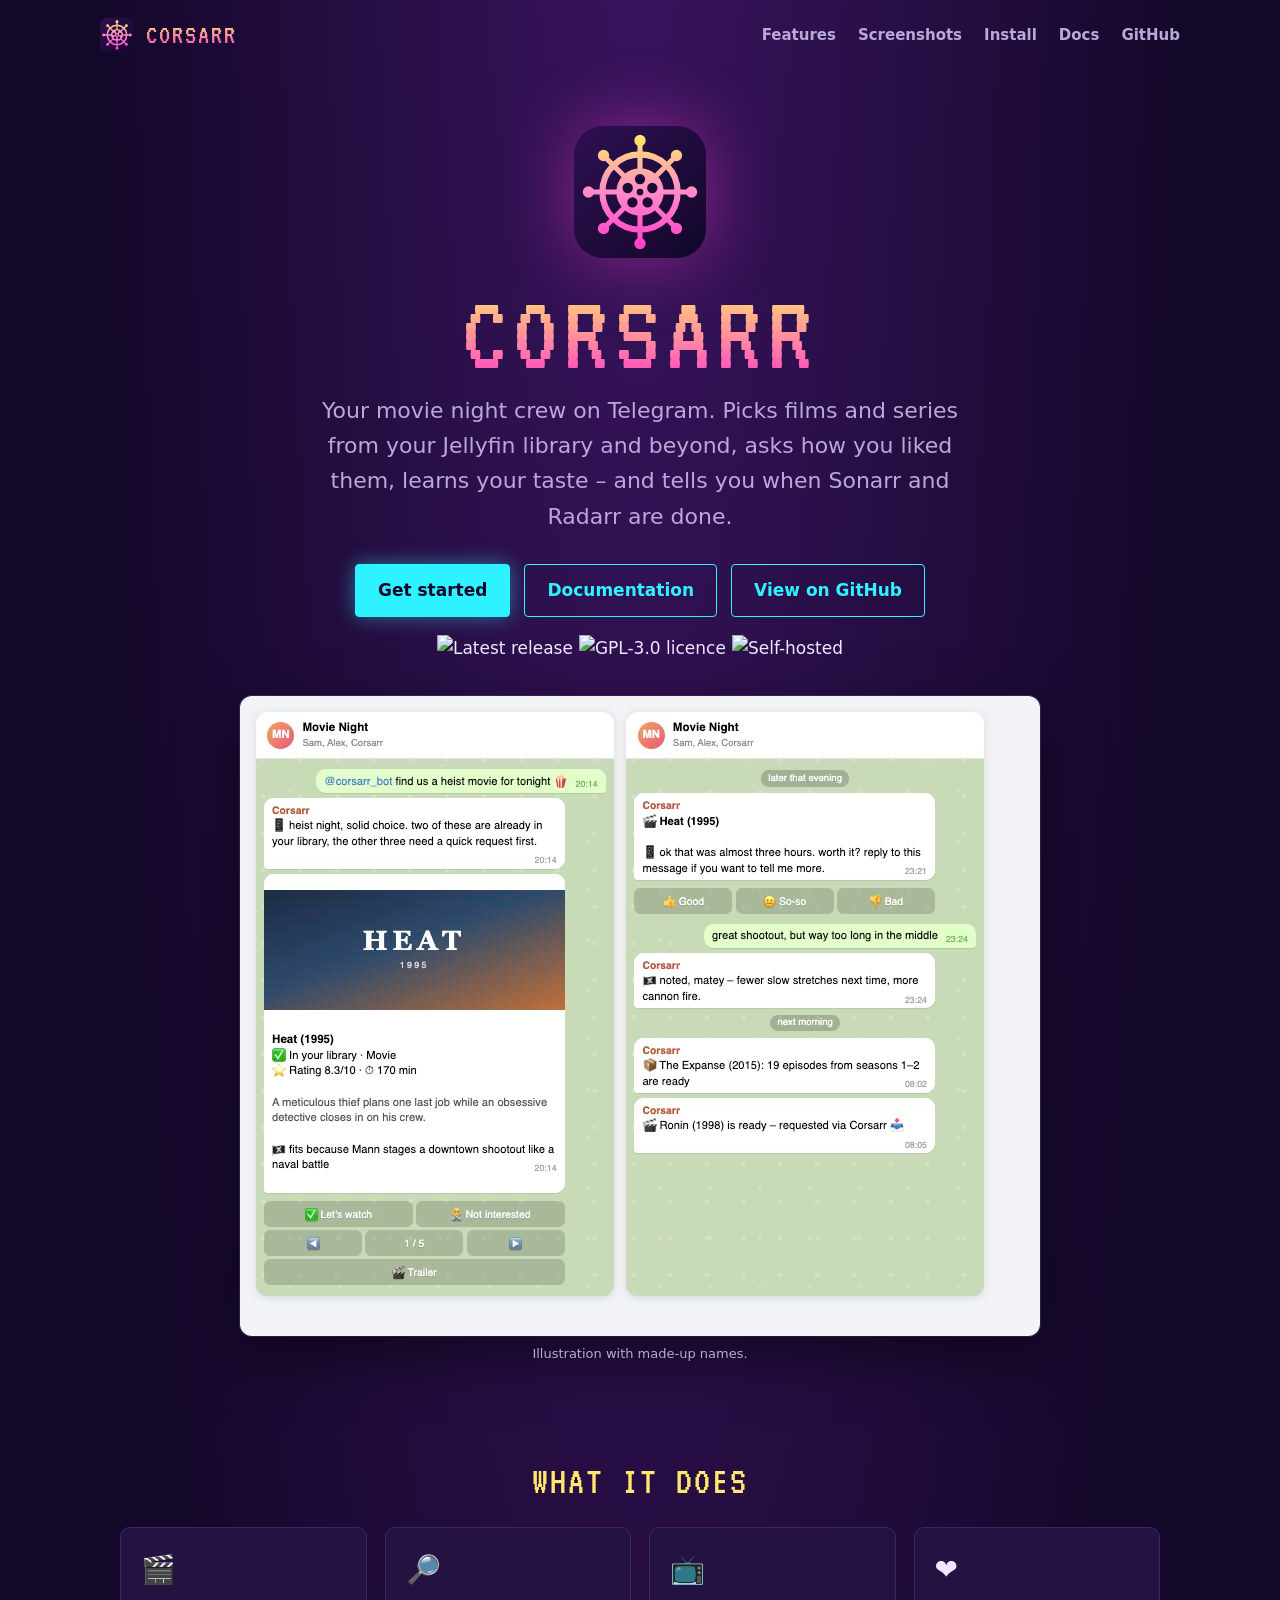
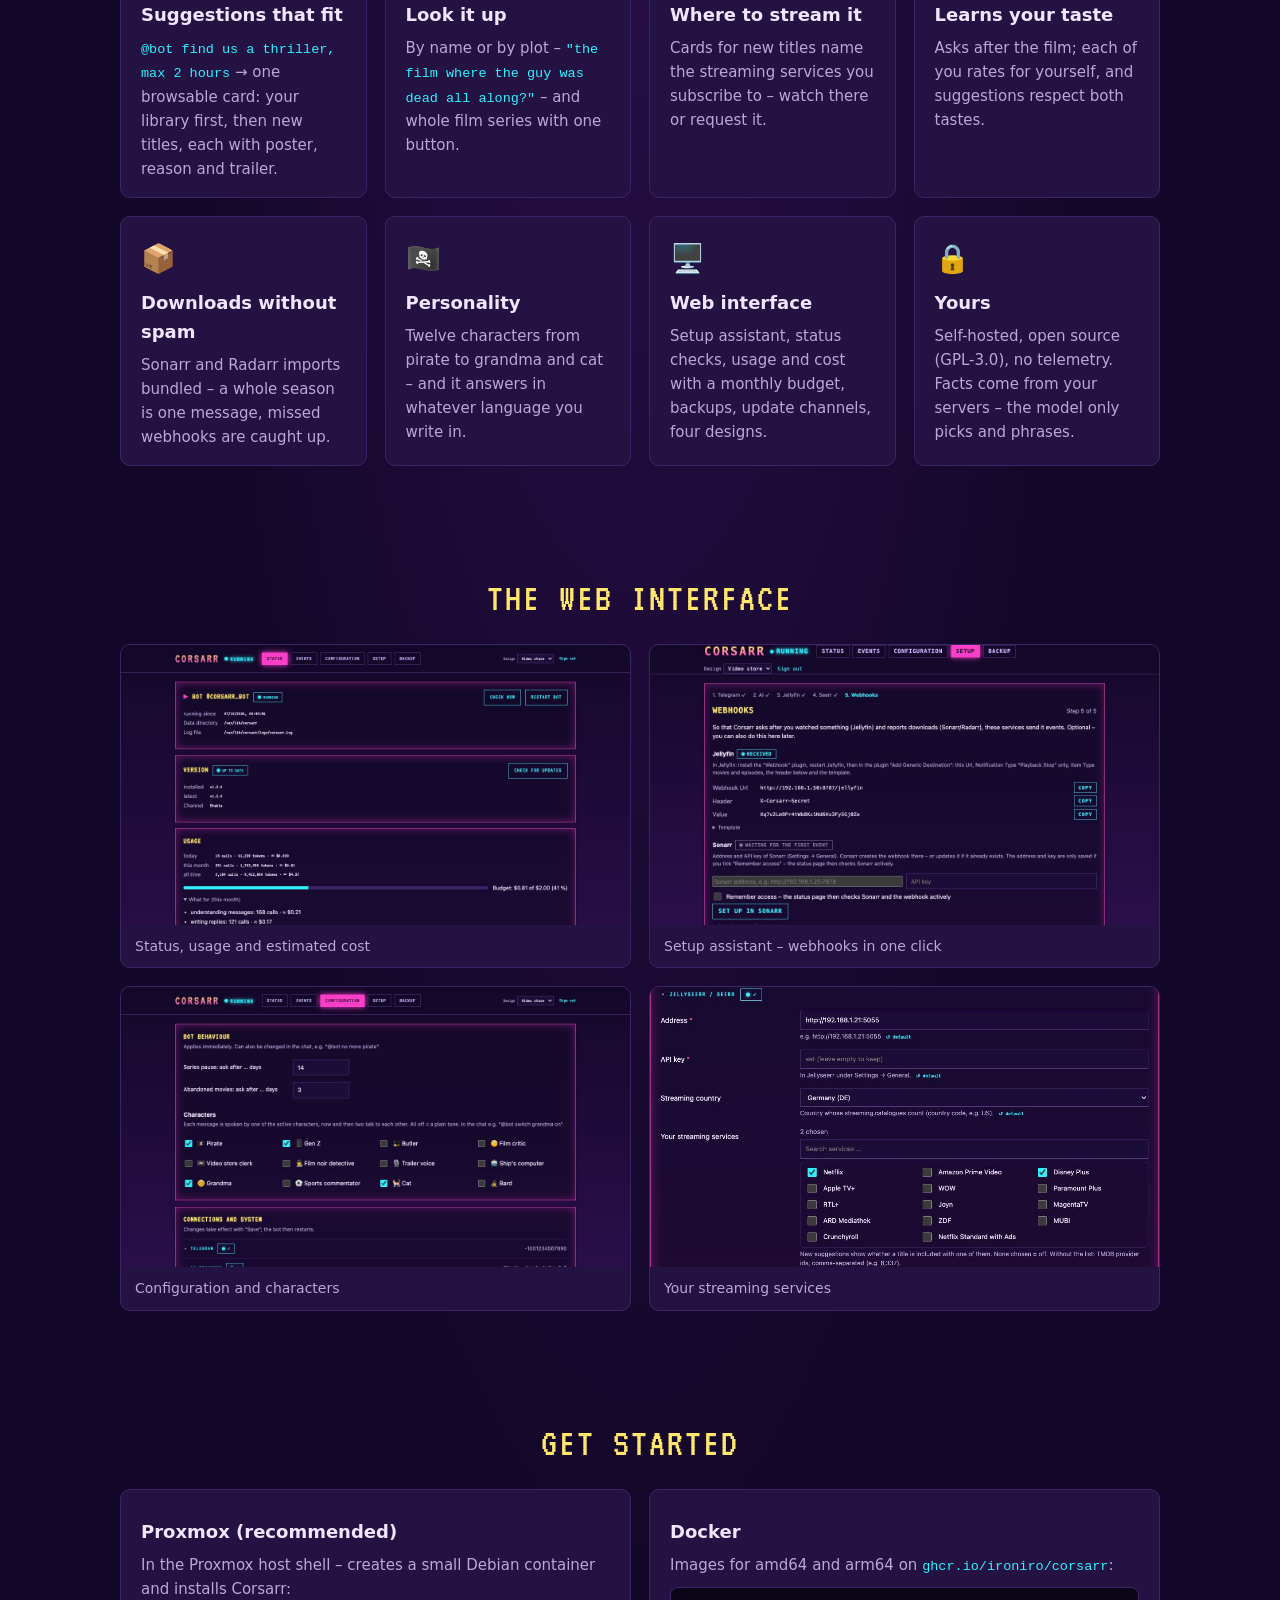
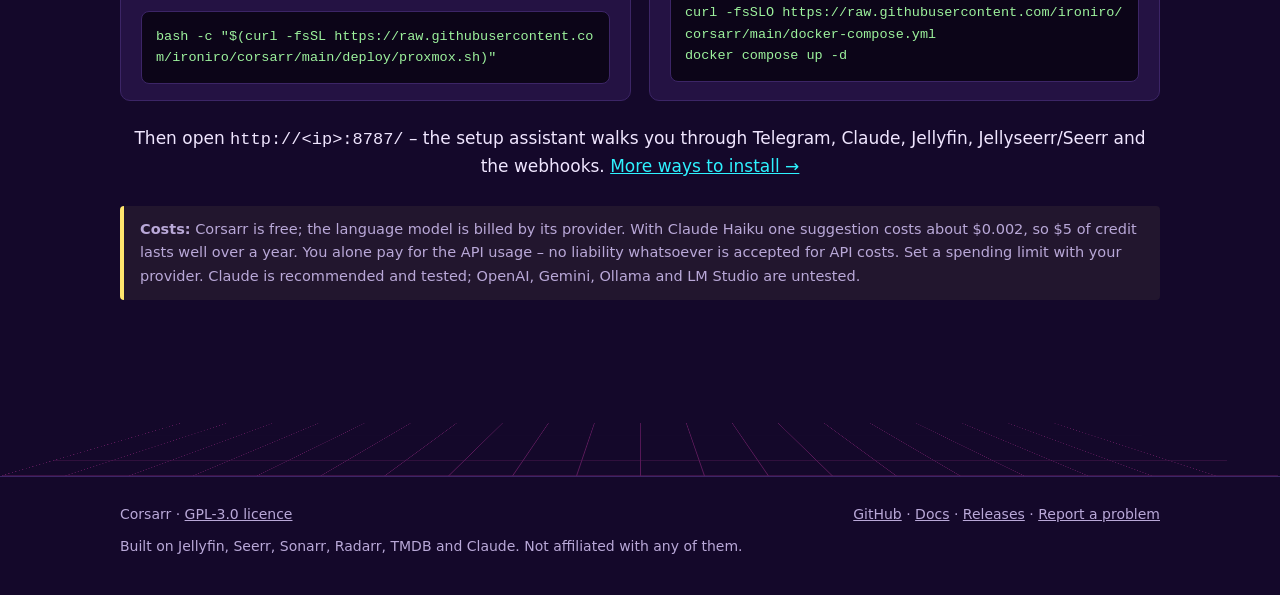
==== site/index.html @ e7e72cec "Project website on GitHub Pages (site/)" ====
<!doctype html>
<html lang="en">
<head>
<meta charset="utf-8">
<meta name="viewport" content="width=device-width, initial-scale=1">
<title>Corsarr – your movie night crew on Telegram</title>
<meta name="description" content="A self-hosted Telegram bot for movie night: suggestions from your Jellyfin library and Jellyseerr/Seerr, feedback after watching, Sonarr/Radarr download notifications and a web interface.">
<meta property="og:title" content="Corsarr – your movie night crew on Telegram">
<meta property="og:description" content="Suggestions from Jellyfin and Seerr, feedback after watching, Sonarr/Radarr notifications – self-hosted.">
<meta property="og:image" content="https://ironiro.github.io/corsarr/img/social-preview.png">
<meta name="twitter:card" content="summary_large_image">
<link rel="icon" href="img/logo.svg" type="image/svg+xml">
<style>
  @font-face { font-family: "VT323"; src: url("fonts/vt323-latin-400-normal.woff2") format("woff2"); font-display: swap; }
  :root {
    --bg: #14082a; --bg-2: #1d0d38; --surface: #241243; --line: #3c2566;
    --text: #f0e6ff; --muted: #b9a8d8; --pink: #ff3ec9; --cyan: #2ef2ff; --yellow: #ffe66d;
    --mono: "VT323", ui-monospace, Menlo, Consolas, monospace;
  }
  * { box-sizing: border-box; }
  html { scroll-behavior: smooth; }
  body {
    margin: 0; background: var(--bg); color: var(--text);
    font: 17px/1.6 system-ui, -apple-system, "Segoe UI", Roboto, sans-serif;
    background-image: radial-gradient(ellipse at 50% -10%, #3a1460 0%, transparent 60%);
  }
  a { color: var(--cyan); }
  .wrap { max-width: 1080px; margin: 0 auto; padding: 0 20px; }

  /* top bar */
  .top { display: flex; align-items: center; gap: 12px; padding: 18px 0; }
  .top img { width: 34px; height: 34px; }
  .top .name { font: 400 28px/1 var(--mono); letter-spacing: 2px;
               background: linear-gradient(180deg, var(--yellow), var(--pink)); -webkit-background-clip: text; color: transparent; }
  .top nav { margin-left: auto; display: flex; gap: 22px; flex-wrap: wrap; }
  .top nav a { color: var(--muted); text-decoration: none; font-weight: 600; font-size: 15px; }
  .top nav a:hover { color: var(--text); }

  /* hero */
  .hero { text-align: center; padding: 56px 0 40px; }
  .hero img.logo { width: 132px; height: 132px; filter: drop-shadow(0 0 36px rgba(255, 62, 201, .45)); }
  .hero h1 { margin: 18px 0 8px; font: 400 clamp(64px, 12vw, 112px)/0.9 var(--mono); letter-spacing: 6px;
             background: linear-gradient(180deg, var(--yellow), var(--pink)); -webkit-background-clip: text; color: transparent; }
  .hero p.tag { margin: 0 auto; max-width: 660px; font-size: clamp(18px, 2.6vw, 22px); color: var(--muted); }
  .buttons { display: flex; gap: 14px; justify-content: center; flex-wrap: wrap; margin: 30px 0 10px; }
  .btn { display: inline-block; padding: 12px 22px; border-radius: 4px; text-decoration: none; font-weight: 700;
         border: 1px solid var(--cyan); color: var(--cyan); }
  .btn.primary { background: var(--cyan); color: var(--bg); box-shadow: 0 0 20px rgba(46, 242, 255, .45); }
  .btn:hover { filter: brightness(1.1); }
  .badges { margin-top: 18px; display: flex; gap: 6px; justify-content: center; flex-wrap: wrap; }
  .shot { margin: 34px auto 0; max-width: 800px; border-radius: 12px; overflow: hidden;
          box-shadow: 0 20px 60px rgba(0, 0, 0, .5), 0 0 0 1px var(--line); }
  .shot img { display: block; width: 100%; height: auto; }
  .note { color: var(--muted); font-size: 13px; text-align: center; margin-top: 8px; }

  /* sections */
  section { padding: 56px 0; }
  h2 { font: 400 40px/1 var(--mono); letter-spacing: 2px; color: var(--yellow); margin: 0 0 26px; text-align: center; }
  .grid { display: grid; grid-template-columns: repeat(auto-fit, minmax(240px, 1fr)); gap: 18px; }
  .card { background: var(--surface); border: 1px solid var(--line); border-radius: 10px; padding: 20px 20px 16px; }
  .card .ico { font-size: 28px; }
  .card h3 { margin: 8px 0 6px; font-size: 18px; }
  .card p { margin: 0; color: var(--muted); font-size: 15px; }
  .card code, .say { font-family: ui-monospace, Menlo, Consolas, monospace; font-size: 13.5px; color: var(--cyan); }

  .gallery { display: grid; grid-template-columns: repeat(2, minmax(0, 1fr)); gap: 18px; }
  @media (max-width: 700px) { .gallery { grid-template-columns: 1fr; } }
  .gallery figure { margin: 0; background: var(--surface); border: 1px solid var(--line); border-radius: 10px; overflow: hidden; }
  .gallery img { display: block; width: 100%; height: 280px; object-fit: cover; object-position: top; }
  .gallery figcaption { padding: 10px 14px; font-size: 14px; color: var(--muted); }

  .steps { display: grid; grid-template-columns: repeat(auto-fit, minmax(300px, 1fr)); gap: 18px; }
  pre { margin: 10px 0 0; padding: 14px; background: #0c0518; border: 1px solid var(--line); border-radius: 8px;
        white-space: pre-wrap; word-break: break-all; font-size: 13.5px; color: #9df29d; }
  .warn { margin-top: 26px; border-left: 4px solid var(--yellow); background: rgba(255, 230, 109, .06);
          padding: 12px 16px; border-radius: 4px; color: var(--muted); font-size: 14.5px; }

  footer { border-top: 1px solid var(--line); padding: 26px 0 40px; color: var(--muted); font-size: 14px; }
  footer .wrap { display: flex; gap: 10px 24px; flex-wrap: wrap; justify-content: space-between; }
  footer a { color: var(--muted); }

  /* the neon floor */
  .floor { height: 140px; opacity: .3; pointer-events: none;
           background: repeating-linear-gradient(90deg, var(--pink) 0 1px, transparent 1px 64px),
                       repeating-linear-gradient(0deg, var(--pink) 0 1px, transparent 1px 32px);
           transform: perspective(300px) rotateX(58deg); transform-origin: bottom; margin-top: -20px; }
  @media (max-width: 600px) { .top nav { display: none; } section { padding: 40px 0; } }
</style>
</head>
<body>
  <header class="wrap top">
    <img src="img/logo.svg" alt="">
    <span class="name">CORSARR</span>
    <nav>
      <a href="#features">Features</a>
      <a href="#screenshots">Screenshots</a>
      <a href="#install">Install</a>
      <a href="https://github.com/ironiro/corsarr/wiki">Docs</a>
      <a href="https://github.com/ironiro/corsarr">GitHub</a>
    </nav>
  </header>

  <main>
    <div class="wrap hero">
      <img class="logo" src="img/logo.svg" alt="Corsarr logo">
      <h1>CORSARR</h1>
      <p class="tag">Your movie night crew on Telegram. Picks films and series from your Jellyfin library and beyond,
        asks how you liked them, learns your taste – and tells you when Sonarr and Radarr are done.</p>
      <div class="buttons">
        <a class="btn primary" href="#install">Get started</a>
        <a class="btn" href="https://github.com/ironiro/corsarr/wiki">Documentation</a>
        <a class="btn" href="https://github.com/ironiro/corsarr">View on GitHub</a>
      </div>
      <div class="badges">
        <img src="https://img.shields.io/github/v/tag/ironiro/corsarr?sort=semver&filter=!*beta*&color=ff3ec9&label=release" alt="Latest release">
        <img src="https://img.shields.io/github/license/ironiro/corsarr?color=7a43b6" alt="GPL-3.0 licence">
        <img src="https://img.shields.io/badge/self--hosted-Proxmox%20%C2%B7%20Docker-2ef2ff" alt="Self-hosted">
      </div>
      <div class="shot"><img src="img/telegram-chat.jpg" alt="Corsarr in a Telegram group: a suggestion card, feedback after the movie and download notifications" width="800" height="640"></div>
      <div class="note">Illustration with made-up names.</div>
    </div>

    <section id="features">
      <div class="wrap">
        <h2>WHAT IT DOES</h2>
        <div class="grid">
          <div class="card"><div class="ico">🎬</div><h3>Suggestions that fit</h3>
            <p><span class="say">@bot find us a thriller, max 2 hours</span> → one browsable card: your library first,
              then new titles, each with poster, reason and trailer.</p></div>
          <div class="card"><div class="ico">🔎</div><h3>Look it up</h3>
            <p>By name or by plot – <span class="say">"the film where the guy was dead all along?"</span> – and whole
              film series with one button.</p></div>
          <div class="card"><div class="ico">📺</div><h3>Where to stream it</h3>
            <p>Cards for new titles name the streaming services you subscribe to – watch there or request it.</p></div>
          <div class="card"><div class="ico">❤️</div><h3>Learns your taste</h3>
            <p>Asks after the film; each of you rates for yourself, and suggestions respect both tastes.</p></div>
          <div class="card"><div class="ico">📦</div><h3>Downloads without spam</h3>
            <p>Sonarr and Radarr imports bundled – a whole season is one message, missed webhooks are caught up.</p></div>
          <div class="card"><div class="ico">🏴‍☠️</div><h3>Personality</h3>
            <p>Twelve characters from pirate to grandma and cat – and it answers in whatever language you write in.</p></div>
          <div class="card"><div class="ico">🖥️</div><h3>Web interface</h3>
            <p>Setup assistant, status checks, usage and cost with a monthly budget, backups, update channels, four designs.</p></div>
          <div class="card"><div class="ico">🔒</div><h3>Yours</h3>
            <p>Self-hosted, open source (GPL-3.0), no telemetry. Facts come from your servers – the model only picks and phrases.</p></div>
        </div>
      </div>
    </section>

    <section id="screenshots">
      <div class="wrap">
        <h2>THE WEB INTERFACE</h2>
        <div class="gallery">
          <figure><a href="img/status.jpg"><img src="img/status.jpg" alt="Status page" loading="lazy"></a>
            <figcaption>Status, usage and estimated cost</figcaption></figure>
          <figure><a href="img/setup.jpg"><img src="img/setup.jpg" alt="Setup assistant" loading="lazy"></a>
            <figcaption>Setup assistant – webhooks in one click</figcaption></figure>
          <figure><a href="img/configuration.jpg"><img src="img/configuration.jpg" alt="Configuration" loading="lazy"></a>
            <figcaption>Configuration and characters</figcaption></figure>
          <figure><a href="img/streaming.jpg"><img src="img/streaming.jpg" alt="Streaming services" loading="lazy"></a>
            <figcaption>Your streaming services</figcaption></figure>
        </div>
      </div>
    </section>

    <section id="install">
      <div class="wrap">
        <h2>GET STARTED</h2>
        <div class="steps">
          <div class="card"><h3>Proxmox (recommended)</h3>
            <p>In the Proxmox host shell – creates a small Debian container and installs Corsarr:</p>
            <pre>bash -c "$(curl -fsSL https://raw.githubusercontent.com/ironiro/corsarr/main/deploy/proxmox.sh)"</pre></div>
          <div class="card"><h3>Docker</h3>
            <p>Images for amd64 and arm64 on <code>ghcr.io/ironiro/corsarr</code>:</p>
            <pre>curl -fsSLO https://raw.githubusercontent.com/ironiro/corsarr/main/docker-compose.yml
docker compose up -d</pre></div>
        </div>
        <p style="text-align:center;margin-top:24px">Then open <code>http://&lt;ip&gt;:8787/</code> – the setup assistant walks you
          through Telegram, Claude, Jellyfin, Jellyseerr/Seerr and the webhooks.
          <a href="https://github.com/ironiro/corsarr/wiki/Installation">More ways to install →</a></p>
        <div class="warn"><b>Costs:</b> Corsarr is free; the language model is billed by its provider. With Claude Haiku one
          suggestion costs about $0.002, so $5 of credit lasts well over a year. You alone pay for the API usage – no
          liability whatsoever is accepted for API costs. Set a spending limit with your provider. Claude is recommended
          and tested; OpenAI, Gemini, Ollama and LM Studio are untested.</div>
      </div>
    </section>
  </main>

  <div class="floor" aria-hidden="true"></div>
  <footer>
    <div class="wrap">
      <span>Corsarr · <a href="https://github.com/ironiro/corsarr/blob/main/LICENSE">GPL-3.0 licence</a></span>
      <span><a href="https://github.com/ironiro/corsarr">GitHub</a> · <a href="https://github.com/ironiro/corsarr/wiki">Docs</a> ·
        <a href="https://github.com/ironiro/corsarr/releases">Releases</a> ·
        <a href="https://github.com/ironiro/corsarr/issues/new/choose">Report a problem</a></span>
      <span>Built on Jellyfin, Seerr, Sonarr, Radarr, TMDB and Claude. Not affiliated with any of them.</span>
    </div>
  </footer>
</body>
</html>
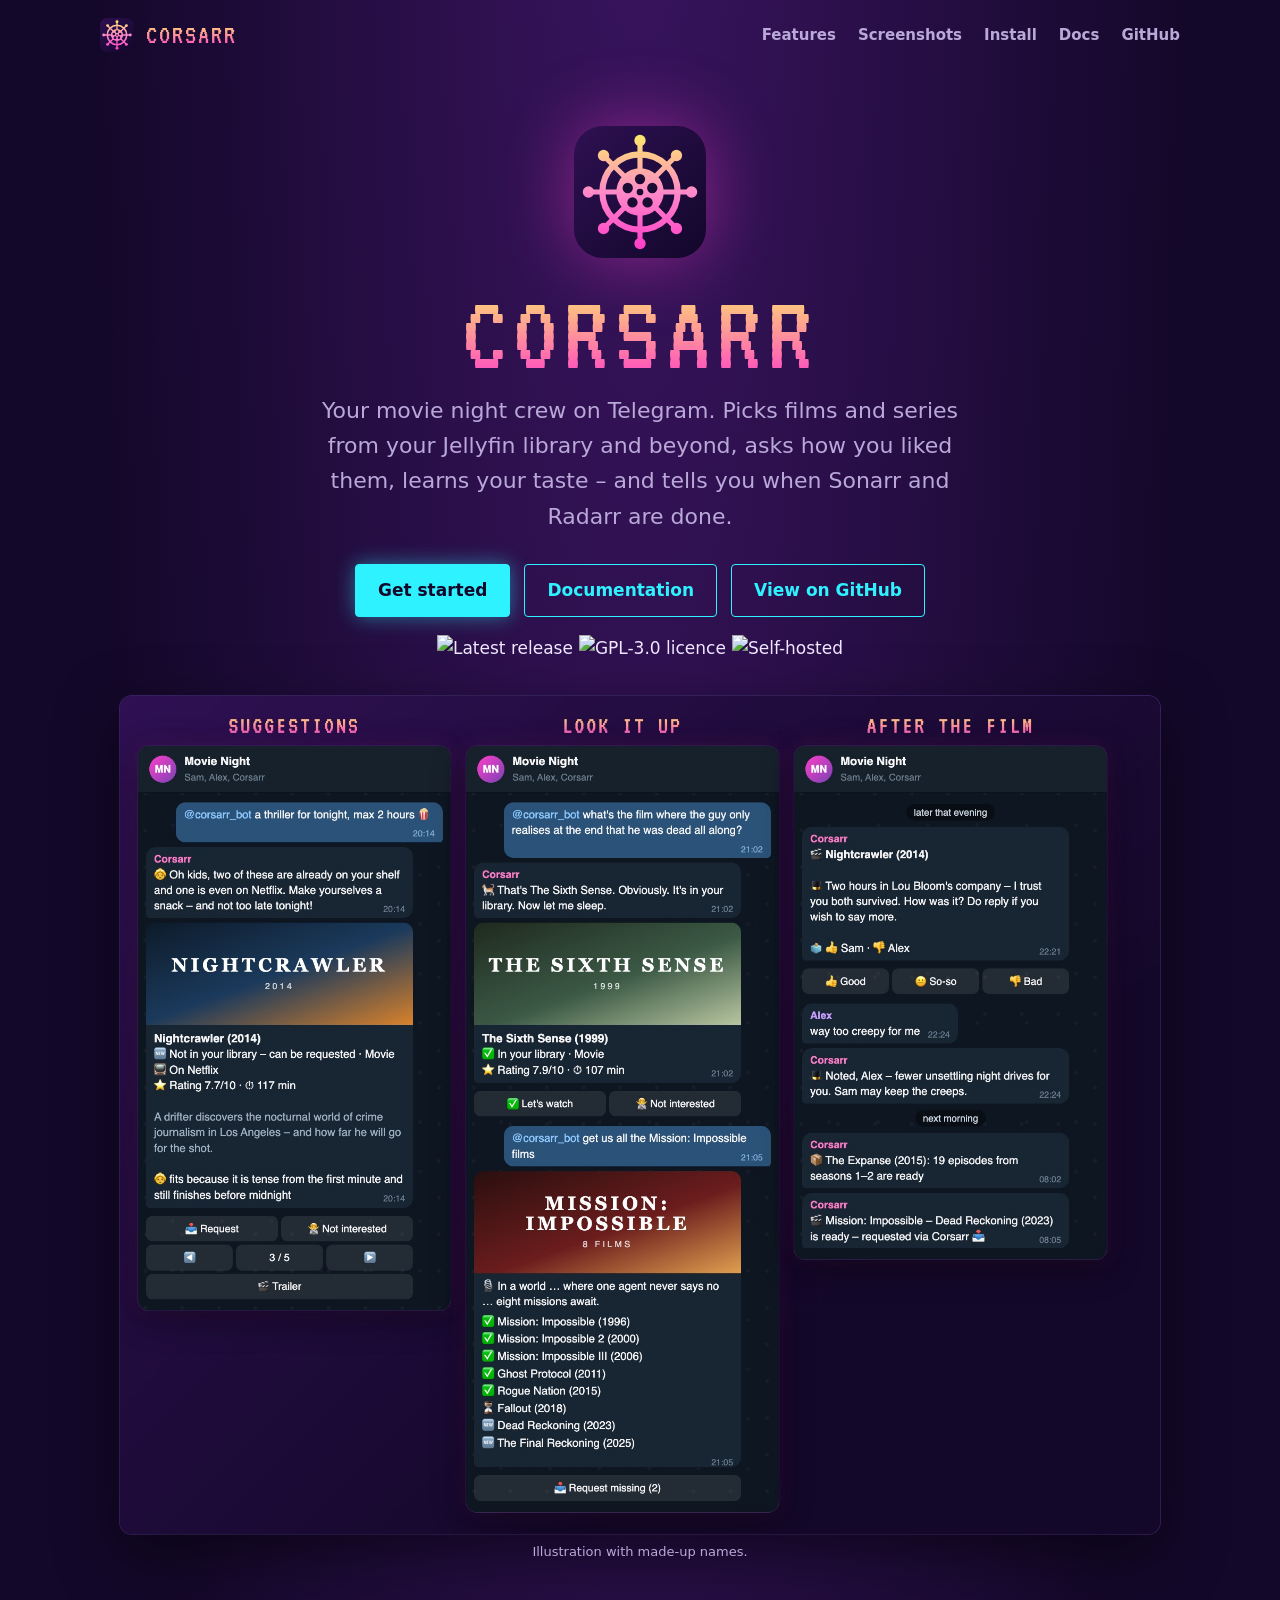
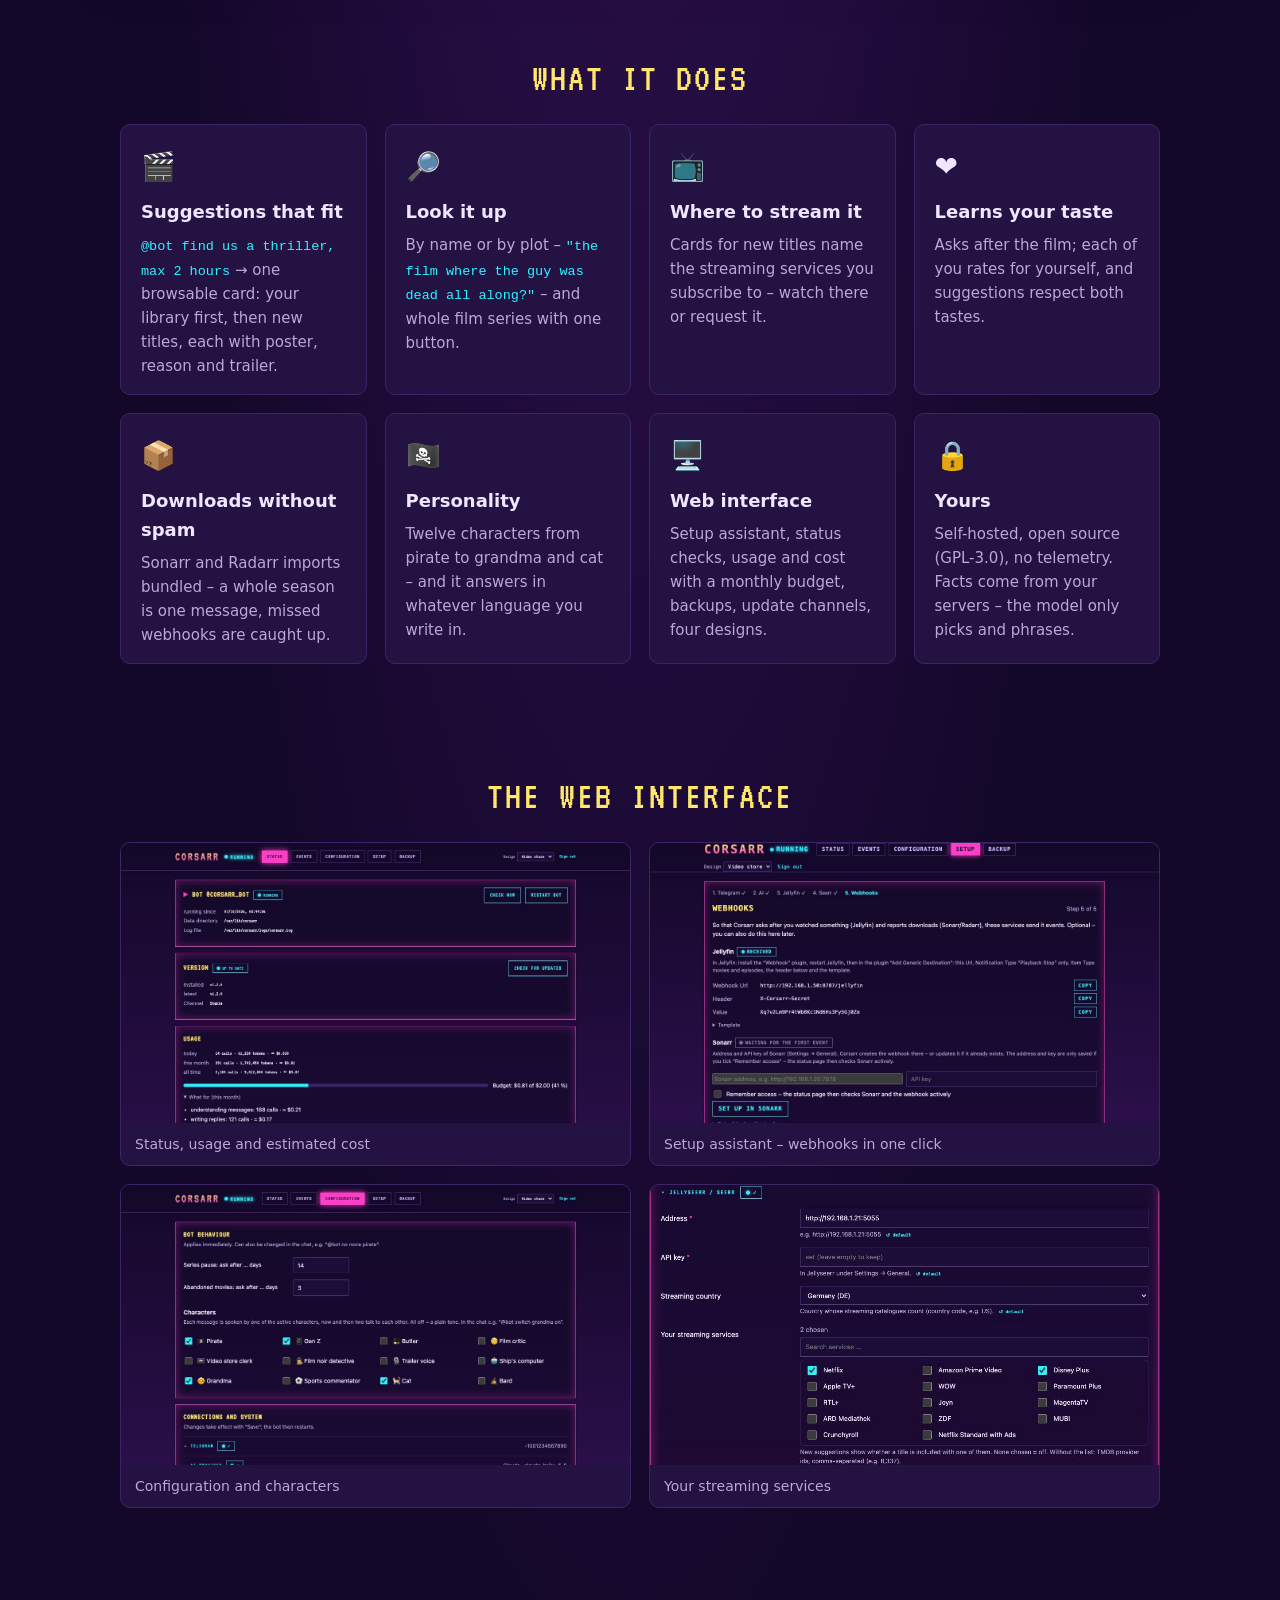
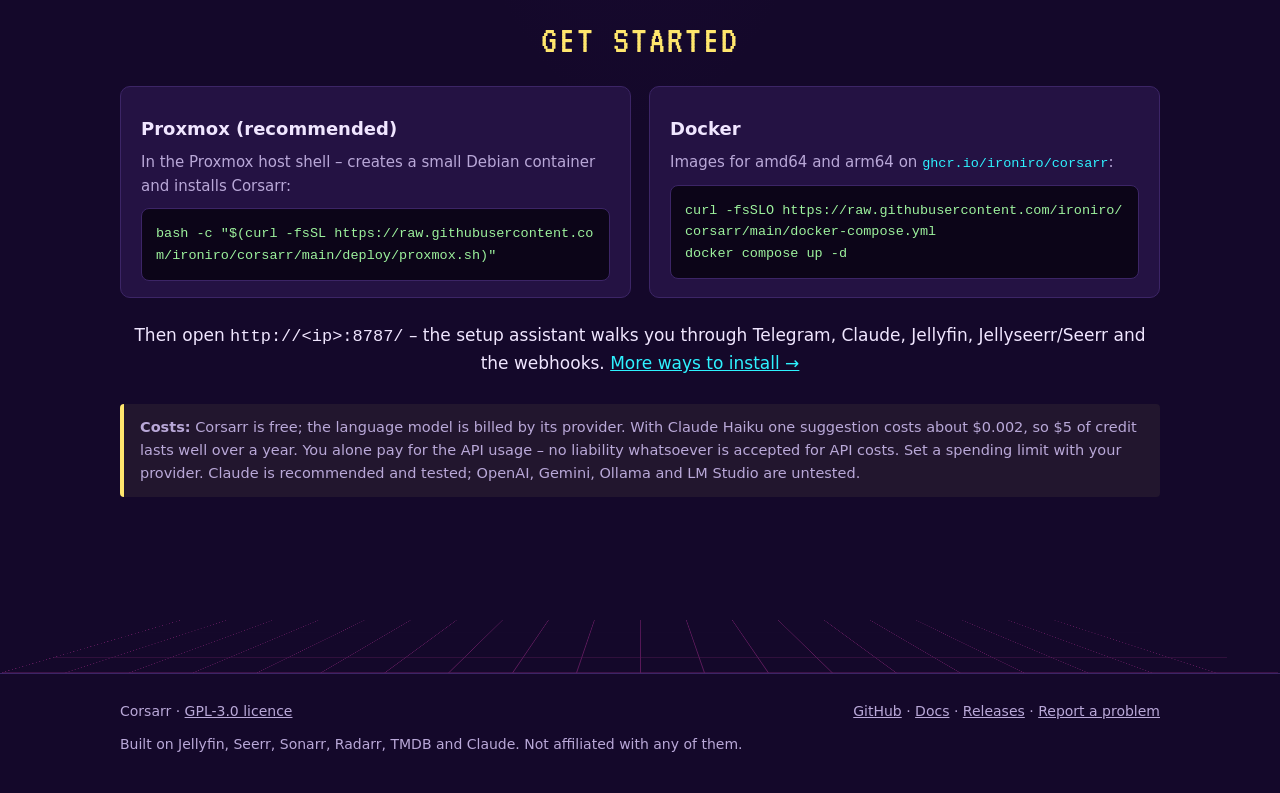
==== commit 07288040: "New chat illustration in Telegram's dark theme showing the newer features" ====
--- a/site/index.html
+++ b/site/index.html
@@ -48,7 +48,7 @@
   .btn.primary { background: var(--cyan); color: var(--bg); box-shadow: 0 0 20px rgba(46, 242, 255, .45); }
   .btn:hover { filter: brightness(1.1); }
   .badges { margin-top: 18px; display: flex; gap: 6px; justify-content: center; flex-wrap: wrap; }
-  .shot { margin: 34px auto 0; max-width: 800px; border-radius: 12px; overflow: hidden;
+  .shot { margin: 34px auto 0; max-width: 1040px; border-radius: 12px; overflow: hidden;
           box-shadow: 0 20px 60px rgba(0, 0, 0, .5), 0 0 0 1px var(--line); }
   .shot img { display: block; width: 100%; height: auto; }
   .note { color: var(--muted); font-size: 13px; text-align: center; margin-top: 8px; }
@@ -116,7 +116,7 @@
         <img src="https://img.shields.io/github/license/ironiro/corsarr?color=7a43b6" alt="GPL-3.0 licence">
         <img src="https://img.shields.io/badge/self--hosted-Proxmox%20%C2%B7%20Docker-2ef2ff" alt="Self-hosted">
       </div>
-      <div class="shot"><img src="img/telegram-chat.jpg" alt="Corsarr in a Telegram group: a suggestion card, feedback after the movie and download notifications" width="800" height="640"></div>
+      <div class="shot"><img src="img/telegram-chat.jpg" alt="Corsarr in a Telegram group: a suggestion card, feedback after the movie and download notifications" width="1040" height="837"></div>
       <div class="note">Illustration with made-up names.</div>
     </div>
 
